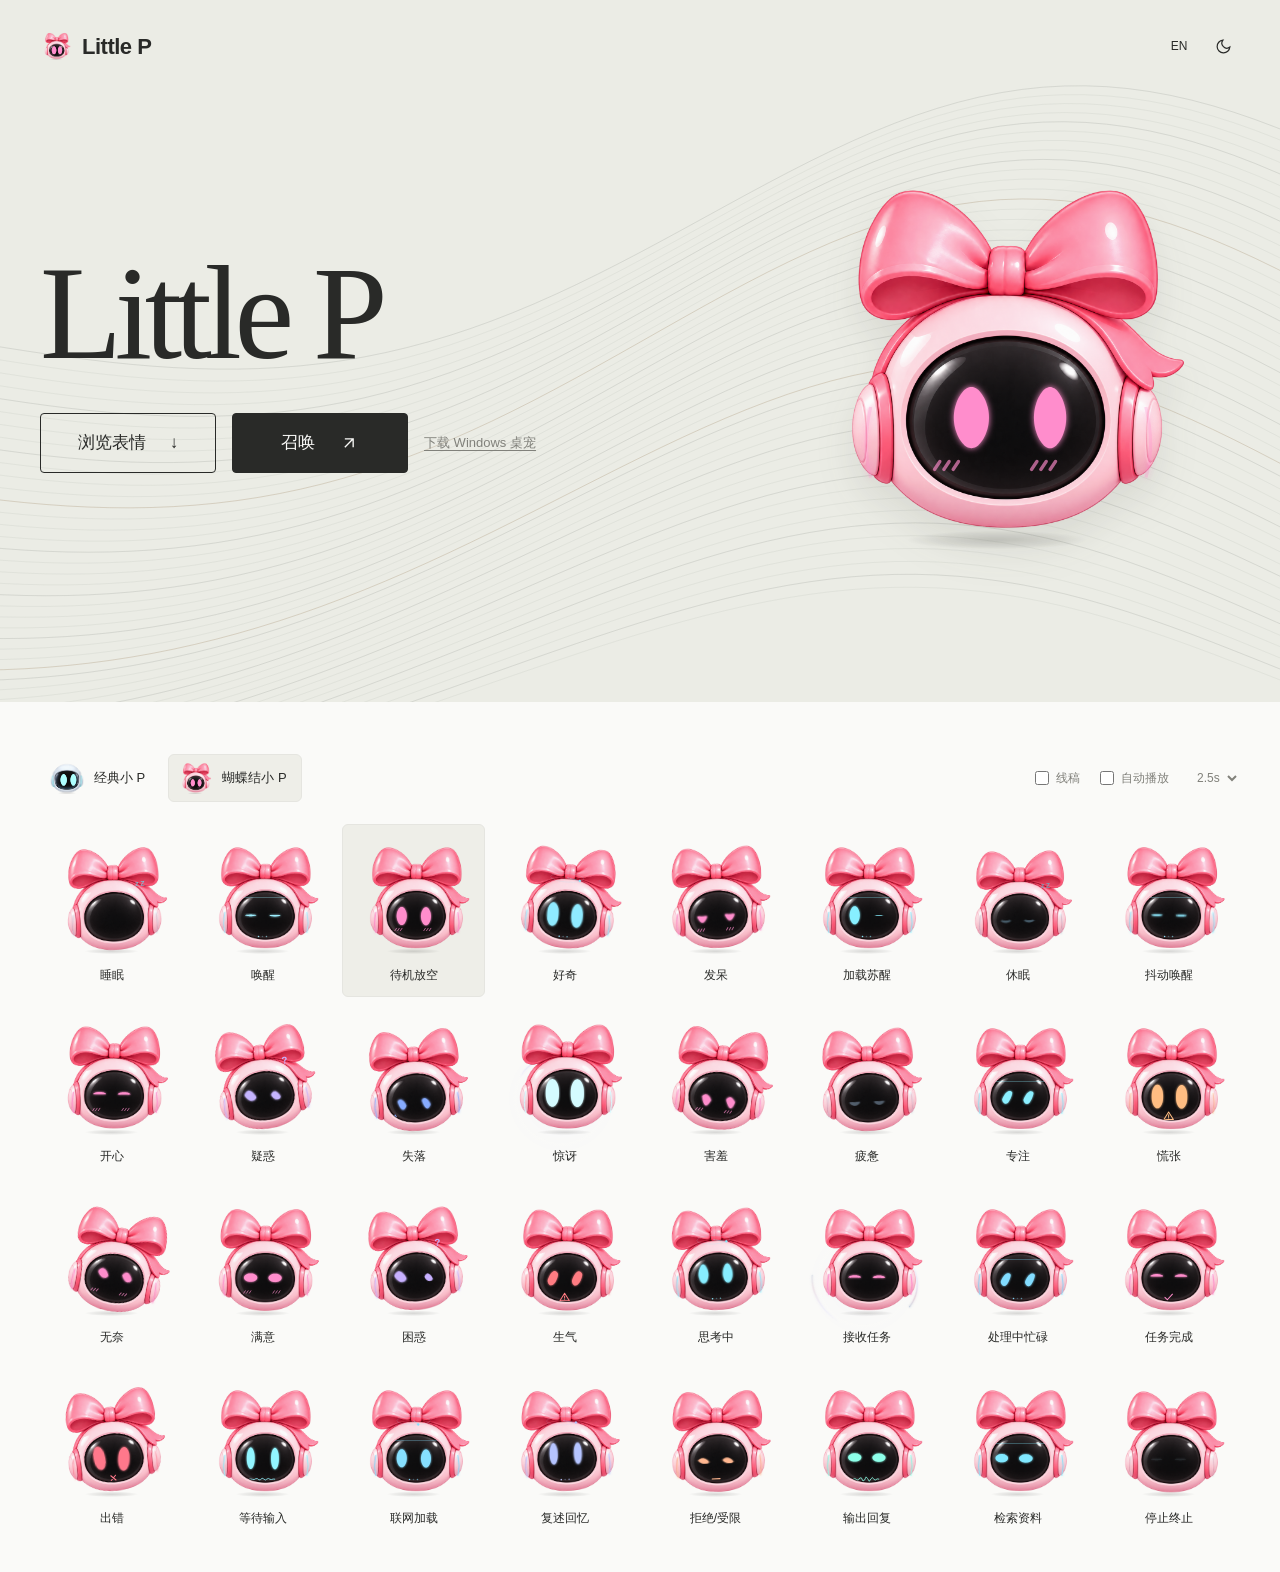
==== index.html @ 24a44de3 "feat: publish Little P web and Windows companion" ====
<!DOCTYPE html>
<html lang="zh-CN" data-theme="light">
<head>
  <meta charset="UTF-8">
  <meta name="viewport" content="width=device-width, initial-scale=1">
  <meta name="description" content="小 P 的 32 种表情。">
  <title>Little P</title>
  <link rel="icon" href="assets/favicon.svg" type="image/svg+xml">
  <link rel="stylesheet" href="site/style.css">
</head>
<body>
  <a class="skip-link" href="#thumbFlow" data-i18n="skipContent">跳至表情</a>
  <div class="workspace">
    <header class="topbar">
      <div class="brand"><span id="brandBall" class="brand-ball" aria-hidden="true"></span>Little P</div>
      <div class="top-actions">
        <button id="langToggle" type="button" class="icon-btn lang-btn" aria-label="切换语言">EN</button>
        <button id="themeToggle" type="button" class="icon-btn" aria-label="切换主题"><svg class="ico-moon" viewBox="0 0 24 24" fill="none" stroke="currentColor" stroke-width="1.7"><path d="M21 12.8A9 9 0 1 1 11.2 3 7 7 0 0 0 21 12.8Z"/></svg><svg class="ico-sun" viewBox="0 0 24 24" fill="none" stroke="currentColor" stroke-width="1.7"><circle cx="12" cy="12" r="4"/><path d="M12 2v2m0 16v2M2 12h2m16 0h2M5 5l1.5 1.5m11 11L19 19M5 19l1.5-1.5m11-11L19 5"/></svg></button>
      </div>
    </header>
    <section class="hero" id="hero">
      <canvas id="heroField" class="hero-field" aria-hidden="true"></canvas>
      <div class="hero-inner">
        <div class="hero-copy">
          <h1 data-i18n="heroTitle">Little P</h1>
          <div class="hero-actions">
            <button type="button" id="heroCta" class="hero-cta"><span data-i18n="heroCta">浏览表情</span><span aria-hidden="true">↓</span></button>
            <button type="button" id="summonPet" class="summon-btn"><span data-i18n="summonLabel">召唤</span><svg viewBox="0 0 24 24" fill="none" stroke="currentColor" stroke-width="1.6" aria-hidden="true"><path d="M7 17 17 7M7 7h10v10"/></svg></button>
            <a id="downloadPet" class="download-pet" data-i18n="downloadPet" hidden>下载桌宠</a>
          </div>
        </div>
        <div class="hero-visual"><button type="button" id="heroBot" class="hero-bot" aria-label="点击与小 P 互动"></button></div>
      </div>
    </section>
    <main class="gallery" id="gallery">
      <div class="gallery-head">
        <div id="castRow" class="cast-row" role="group" aria-label="选择小 P"></div>
        <div class="head-controls">
          <label class="head-switch"><input type="checkbox" id="sketchToggle"><span data-i18n="lblSketch">线稿</span></label>
          <label class="head-switch"><input type="checkbox" id="tourToggle"><span data-i18n="lblTour">自动播放</span></label>
          <select id="tourInterval" class="select" aria-label="播放间隔"><option value="1500">1.5s</option><option value="2500" selected>2.5s</option><option value="4000">4s</option></select>
        </div>
      </div>
      <div class="thumb-zone" id="thumbZone"><div id="thumbFlow" class="thumb-flow" role="group" aria-label="32 种表情"></div></div>
    </main>
  </div>
  <div class="stage-zone" role="dialog" aria-modal="true" aria-labelledby="emoName" tabindex="-1">
    <button type="button" id="navPrev" class="pager-btn" aria-label="上一个表情"><svg viewBox="0 0 24 24" fill="none" stroke="currentColor" stroke-width="1.8"><path d="m15 18-6-6 6-6"/></svg></button>
    <div class="stage-block">
      <button type="button" id="stageClose" class="icon-btn stage-close" aria-label="关闭预览">×</button>
      <div id="tips" class="tips" role="status"></div>
      <div id="stage" class="stage"></div>
      <div class="emo-meta"><span id="emoName" class="emo-name">待机</span><span id="pager" class="pager-ind">03 / 32</span></div>
    </div>
    <button type="button" id="navNext" class="pager-btn" aria-label="下一个表情"><svg viewBox="0 0 24 24" fill="none" stroke="currentColor" stroke-width="1.8"><path d="m9 6 6 6-6 6"/></svg></button>
  </div>
  <div id="toast" class="toast" role="status" aria-live="polite"></div>
  <script src="engine/core/geometry.js"></script><script src="engine/core/render.js"></script><script src="engine/core/features.js"></script><script src="engine/core/fx.js"></script><script src="engine/data/emotions.js"></script><script src="engine/core/engine.js"></script><script src="site/robot.js"></script><script src="site/distribution.js"></script><script src="site/i18n.js"></script><script src="site/app.js"></script><script src="site/background.js"></script>
</body>
</html>
---- site/style.css ----
/* All 32 expressions share one compact grid. */
:root { color-scheme:light; --page:#fafaf8; --surface:#fff; --text:#292a28; --muted:#81817b; --line:#e5e5e0; --hover:#f1f1ed; --selected:#eeeee8; --sketch-ink:#454b40; --hero:#ebece5; }
html[data-theme=dark] { color-scheme:dark; --page:#191a19; --surface:#242624; --text:#eceee8; --muted:#a1a59b; --line:#343732; --hover:#272a25; --selected:#31352e; --sketch-ink:#d7dfcd; --hero:#20251f; }
* { box-sizing:border-box; }
body { margin:0; background:var(--page); color:var(--text); font-family:"Segoe UI","Microsoft YaHei",sans-serif; font-size:14px; line-height:1.5; -webkit-font-smoothing:antialiased; }
button,select,input { font:inherit; color:inherit; }
button { cursor:pointer; }
button,input { -webkit-tap-highlight-color:transparent; }
button:focus-visible,a:focus-visible,input:focus-visible,select:focus-visible { outline:2px solid var(--text); outline-offset:3px; }
.workspace { width:100%; }
.topbar,.hero-inner,.gallery { width:min(1320px,calc(100% - 80px)); margin:0 auto; }
.skip-link { position:absolute; top:-80px; left:20px; z-index:200; padding:10px 20px; background:var(--surface); color:var(--text); }
.skip-link:focus { top:12px; }
.topbar { position:absolute; inset:0 0 auto; z-index:20; display:flex; align-items:center; justify-content:space-between; min-height:92px; gap:16px; }
.brand { display:flex; align-items:center; gap:10px; margin:0; font-size:22px; font-weight:600; letter-spacing:-.5px; }
.brand-ball { display:block; width:32px; height:36px; cursor:pointer; }
.top-actions { display:flex; align-items:center; gap:10px; }
.icon-btn { display:grid; place-items:center; width:34px; height:34px; padding:0; border:0; border-radius:5px; background:transparent; }
.icon-btn:hover { background:var(--hover); }
.icon-btn svg,.summon-btn svg { width:17px; height:17px; }
.lang-btn { font-size:12px; }
.ico-sun { display:none; }
html[data-theme=dark] .ico-sun { display:block; }
html[data-theme=dark] .ico-moon { display:none; }
.summon-btn:disabled { opacity:.6; cursor:wait; }
.download-pet { color:var(--muted); font-size:13px; text-underline-offset:3px; white-space:nowrap; }
.gallery { padding:30px 0 32px; scroll-margin-top:20px; }
.gallery-head { display:flex; align-items:center; justify-content:space-between; gap:20px; padding:22px 0; }
.cast-row { display:flex; gap:8px; }
.cast { display:flex; align-items:center; gap:9px; padding:5px 14px 5px 8px; min-height:48px; background:transparent; border:1px solid transparent; border-radius:6px; }
.cast:hover { background:var(--hover); }
.cast.selected { background:var(--selected); border-color:var(--line); }
.cast-avatar { width:36px; height:36px; }
.cast-name { font-size:13px; white-space:nowrap; }
.head-controls { display:flex; align-items:center; gap:20px; color:var(--muted); font-size:12px; }
.head-switch { display:flex; align-items:center; gap:7px; white-space:nowrap; cursor:pointer; }
.head-switch input { width:14px; height:14px; margin:0; accent-color:var(--text); cursor:pointer; }
.select { padding:5px 4px; border:0; border-radius:4px; background:transparent; font-size:12px; }
.thumb-flow { display:grid; grid-template-columns:repeat(8,minmax(0,1fr)); gap:8px; }
.cell { display:flex; flex-direction:column; align-items:stretch; min-width:0; padding:8px 8px 12px; border:1px solid transparent; border-radius:6px; background:transparent; transition:background .15s,border-color .15s; }
.cell:hover { background:var(--hover); }
.cell.selected { border-color:var(--line); background:var(--selected); }
.thumb { height:130px; pointer-events:none; }
.cell-label { overflow:hidden; padding:3px 0 0; font-size:12px; text-align:center; white-space:nowrap; text-overflow:ellipsis; }
.stage-zone { display:none; }
body.stage-open { overflow:hidden; }
.stage-open .stage-zone { position:fixed; inset:0; z-index:100; display:flex; justify-content:center; align-items:center; gap:20px; padding:24px; background:#111411a8; }
.stage-block { position:relative; width:min(480px,76vw); max-height:calc(100svh - 48px); overflow-y:auto; padding:40px 32px 28px; background:var(--surface); border-radius:8px; }
.stage-close { position:absolute; top:10px; right:10px; font-size:24px; }
.stage { height:min(330px,55svh); max-width:380px; margin:0 auto; cursor:pointer; }
.emo-meta { display:flex; align-items:center; justify-content:center; gap:16px; margin-top:18px; }
.emo-name { font-size:20px; font-weight:500; }
.pager-ind { color:var(--muted); font-size:12px; font-variant-numeric:tabular-nums; }
.pager-btn { display:grid; place-items:center; flex-shrink:0; width:38px; height:38px; padding:0; border:0; border-radius:50%; background:var(--surface); }
.pager-btn svg { width:20px; height:20px; }
.pager-btn:hover { background:var(--selected); }
.tips { position:absolute; top:46px; left:50%; z-index:5; transform:translateX(-50%); max-width:85%; padding:8px 12px; background:var(--text); color:var(--surface); border-radius:4px; font-size:12px; opacity:0; pointer-events:none; }
.tips.show { opacity:1; }
.toast { position:fixed; bottom:24px; left:50%; z-index:150; transform:translateX(-50%); width:max-content; max-width:calc(100vw - 32px); padding:12px 18px; border:1px solid var(--line); border-radius:6px; background:var(--surface); color:var(--text); font-size:13px; text-align:center; opacity:0; pointer-events:none; }
.toast.show { opacity:1; }
.toast.danger { color:#bf4d57; }
.robot-svg { contain:layout style; }
.mm-svg { touch-action:manipulation; }
@media(max-width:1100px) {
  .topbar,.hero-inner,.gallery { width:calc(100% - 48px); }
  .thumb-flow { grid-template-columns:repeat(6,minmax(0,1fr)); }
}
@media(max-width:800px) {
  .thumb-flow { grid-template-columns:repeat(4,minmax(0,1fr)); }
  .gallery-head { flex-wrap:wrap; gap:14px; padding:18px 0; }
  .head-controls { gap:14px; }
  .thumb { height:125px; }
}
@media(max-width:500px) {
  .topbar,.hero-inner,.gallery { width:calc(100% - 24px); }
  .topbar { min-height:70px; gap:8px; }
  .brand { font-size:19px; gap:6px; }
  .brand-ball { width:26px; height:30px; }
  .top-actions { gap:2px; }
  .icon-btn { width:30px; height:32px; }
  .cast-row { gap:4px; }
  .cast { gap:7px; padding:4px 10px 4px 5px; }
  .cast-name { font-size:12px; }
  .cast-avatar { width:30px; height:32px; }
  .head-controls { width:100%; justify-content:flex-end; gap:16px; }
  .thumb-flow { gap:4px; }
  .cell { padding:4px 2px 10px; }
  .thumb { height:83px; }
  .cell-label { font-size:10px; }
  .stage-open .stage-zone { gap:8px; padding:12px; }
  .stage-block { width:calc(100vw - 100px); padding:36px 14px 24px; }
  .stage { height:min(250px,50svh); }
  .pager-btn { width:30px; height:34px; }
  .emo-meta { gap:10px; }
  .emo-name { font-size:17px; }
  .pager-ind { font-size:10px; }
}
/* Restore the original full-width interactive background above the grid. */
.hero { position:relative; isolation:isolate; min-height:620px; height:min(78svh,820px); overflow:hidden; background:var(--hero); }
.hero-field { position:absolute; inset:0; z-index:-1; display:block; width:100%; height:100%; pointer-events:none; }
.hero-inner { height:100%; display:grid; grid-template-columns:1.4fr 1fr; align-items:center; gap:35px; padding:120px 0 100px; }
.hero-copy { position:relative; z-index:2; min-width:0; }
.hero h1 { margin:0 0 36px; font-family:Georgia,"Times New Roman",serif; font-size:clamp(80px,10.5vw,168px); line-height:.95; letter-spacing:-.055em; font-weight:400; white-space:nowrap; }
.hero-actions { display:flex; align-items:center; gap:16px; flex-wrap:wrap; }
.hero-cta,.summon-btn { display:inline-flex; align-items:center; justify-content:center; gap:24px; min-width:176px; min-height:60px; padding:14px 28px; border:1px solid var(--text); border-radius:4px; font-size:17px; }
.hero-cta { background:transparent; }
.summon-btn { background:var(--text); color:var(--page); }
.summon-btn:hover { opacity:.85; }
.summon-btn svg { width:20px; height:20px; }
.hero-cta:hover { background:var(--page); }
.hero-visual { display:grid; place-items:center; min-width:0; }
.hero-bot { display:block; position:relative; width:min(100%,420px); height:420px; padding:0; border:0; background:transparent; cursor:pointer; filter:drop-shadow(0 20px 18px #373c321a); }
@media(max-width:1100px) {
  .hero-inner { grid-template-columns:1.3fr 1fr; gap:18px; }
  .hero-bot { height:360px; }
}
@media(max-width:760px) {
  .hero-inner { grid-template-columns:1.2fr 1fr; gap:0; }
  .hero h1 { font-size:10.5vw; }
  .hero-cta,.summon-btn { flex:1; min-width:0; max-width:176px; min-height:56px; padding:12px 18px; gap:16px; font-size:16px; }
  .hero-bot { height:310px; }
}
@media(max-width:600px) {
  .hero { height:86svh; min-height:660px; max-height:760px; }
  .hero-inner { grid-template-columns:minmax(0,1fr); align-content:center; gap:18px; padding:100px 0 65px; }
  .hero h1 { font-size:clamp(64px,20vw,106px); margin-bottom:24px; }
  .hero-actions { gap:12px; }
  .hero-bot { width:285px; height:285px; }
  .gallery { padding-top:18px; }
}

@media(prefers-reduced-motion:reduce) { *,*::before,*::after { transition:none!important; } }
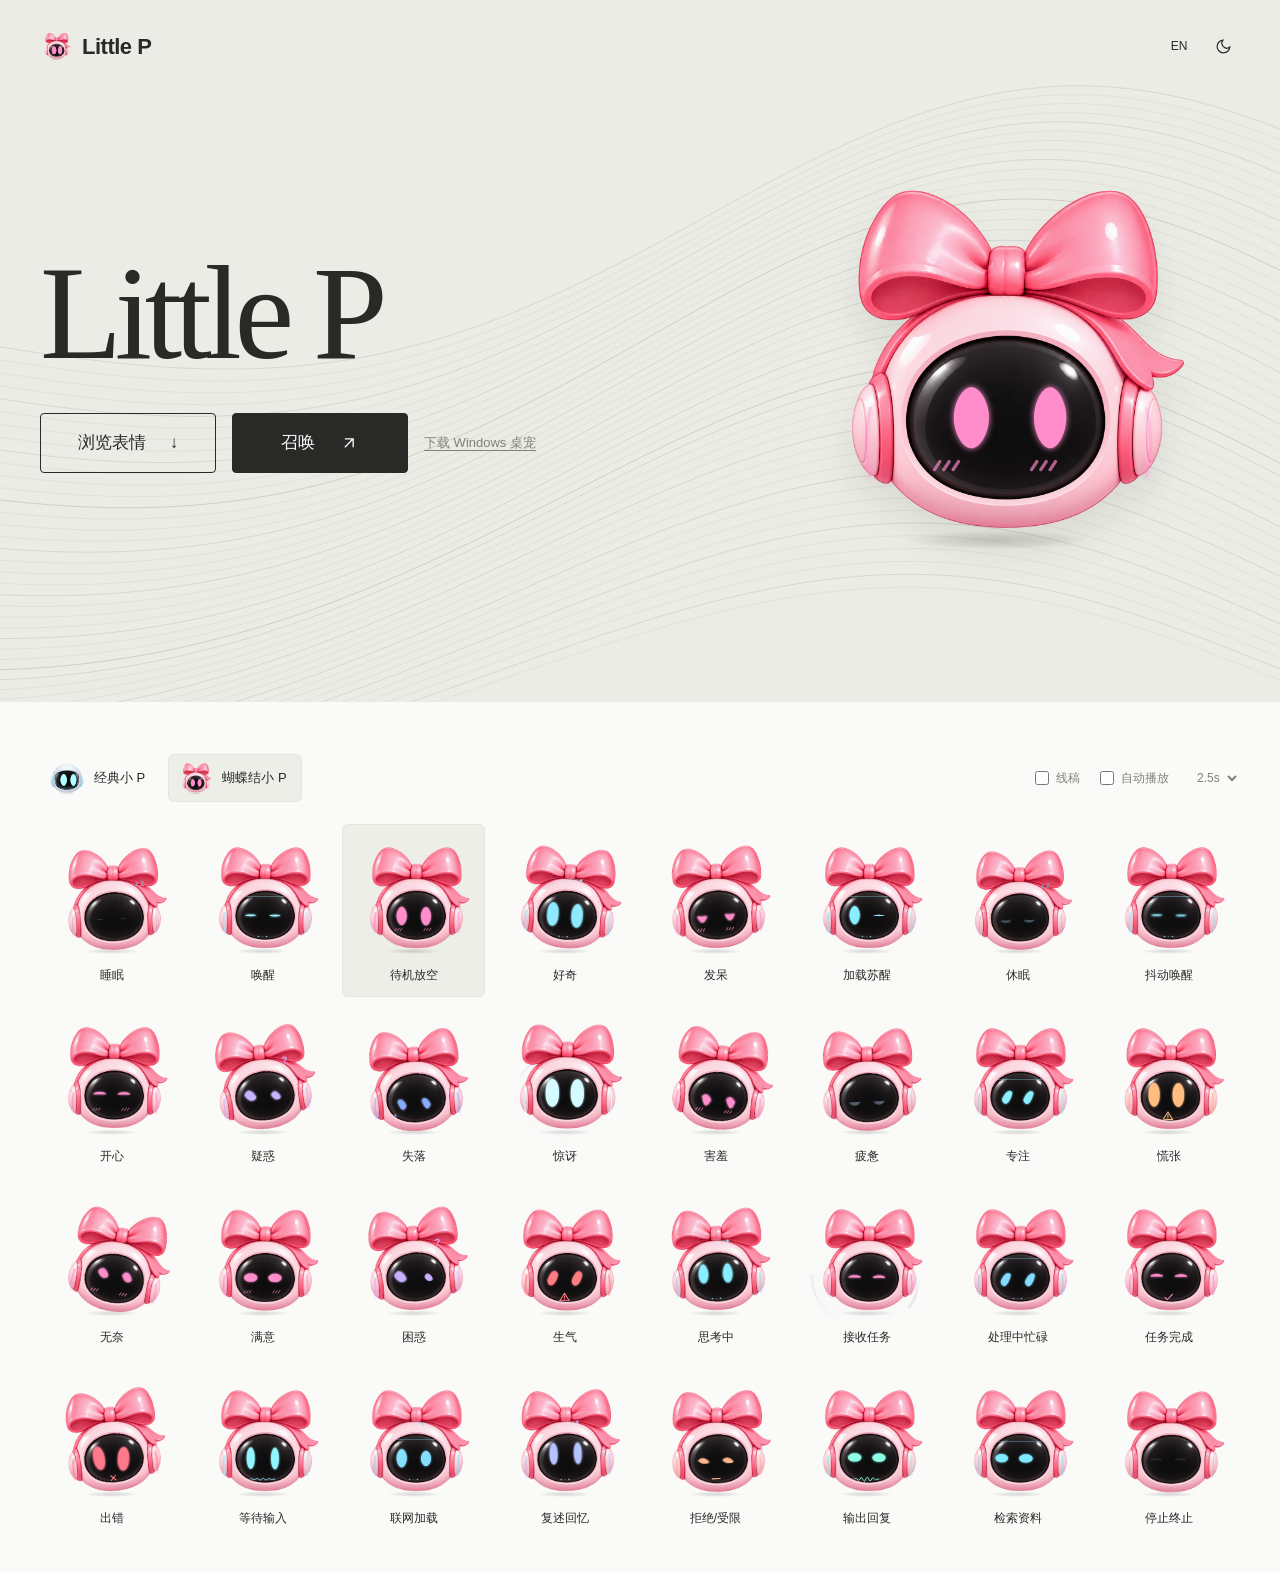
==== commit aff53d3a: "fix: summon installed app from static pages" ====
--- a/index.html
+++ b/index.html
@@ -55,6 +55,6 @@
     <button type="button" id="navNext" class="pager-btn" aria-label="下一个表情"><svg viewBox="0 0 24 24" fill="none" stroke="currentColor" stroke-width="1.8"><path d="m9 6 6 6-6 6"/></svg></button>
   </div>
   <div id="toast" class="toast" role="status" aria-live="polite"></div>
-  <script src="engine/core/geometry.js"></script><script src="engine/core/render.js"></script><script src="engine/core/features.js"></script><script src="engine/core/fx.js"></script><script src="engine/data/emotions.js"></script><script src="engine/core/engine.js"></script><script src="site/robot.js"></script><script src="site/distribution.js"></script><script src="site/i18n.js"></script><script src="site/app.js"></script><script src="site/background.js"></script>
+  <script src="engine/core/geometry.js"></script><script src="engine/core/render.js"></script><script src="engine/core/features.js"></script><script src="engine/core/fx.js"></script><script src="engine/data/emotions.js"></script><script src="engine/core/engine.js"></script><script src="site/robot.js"></script><script src="site/distribution.js?v=0.1.1"></script><script src="site/i18n.js?v=0.1.1"></script><script src="site/app.js?v=0.1.1"></script><script src="site/background.js"></script>
 </body>
 </html>
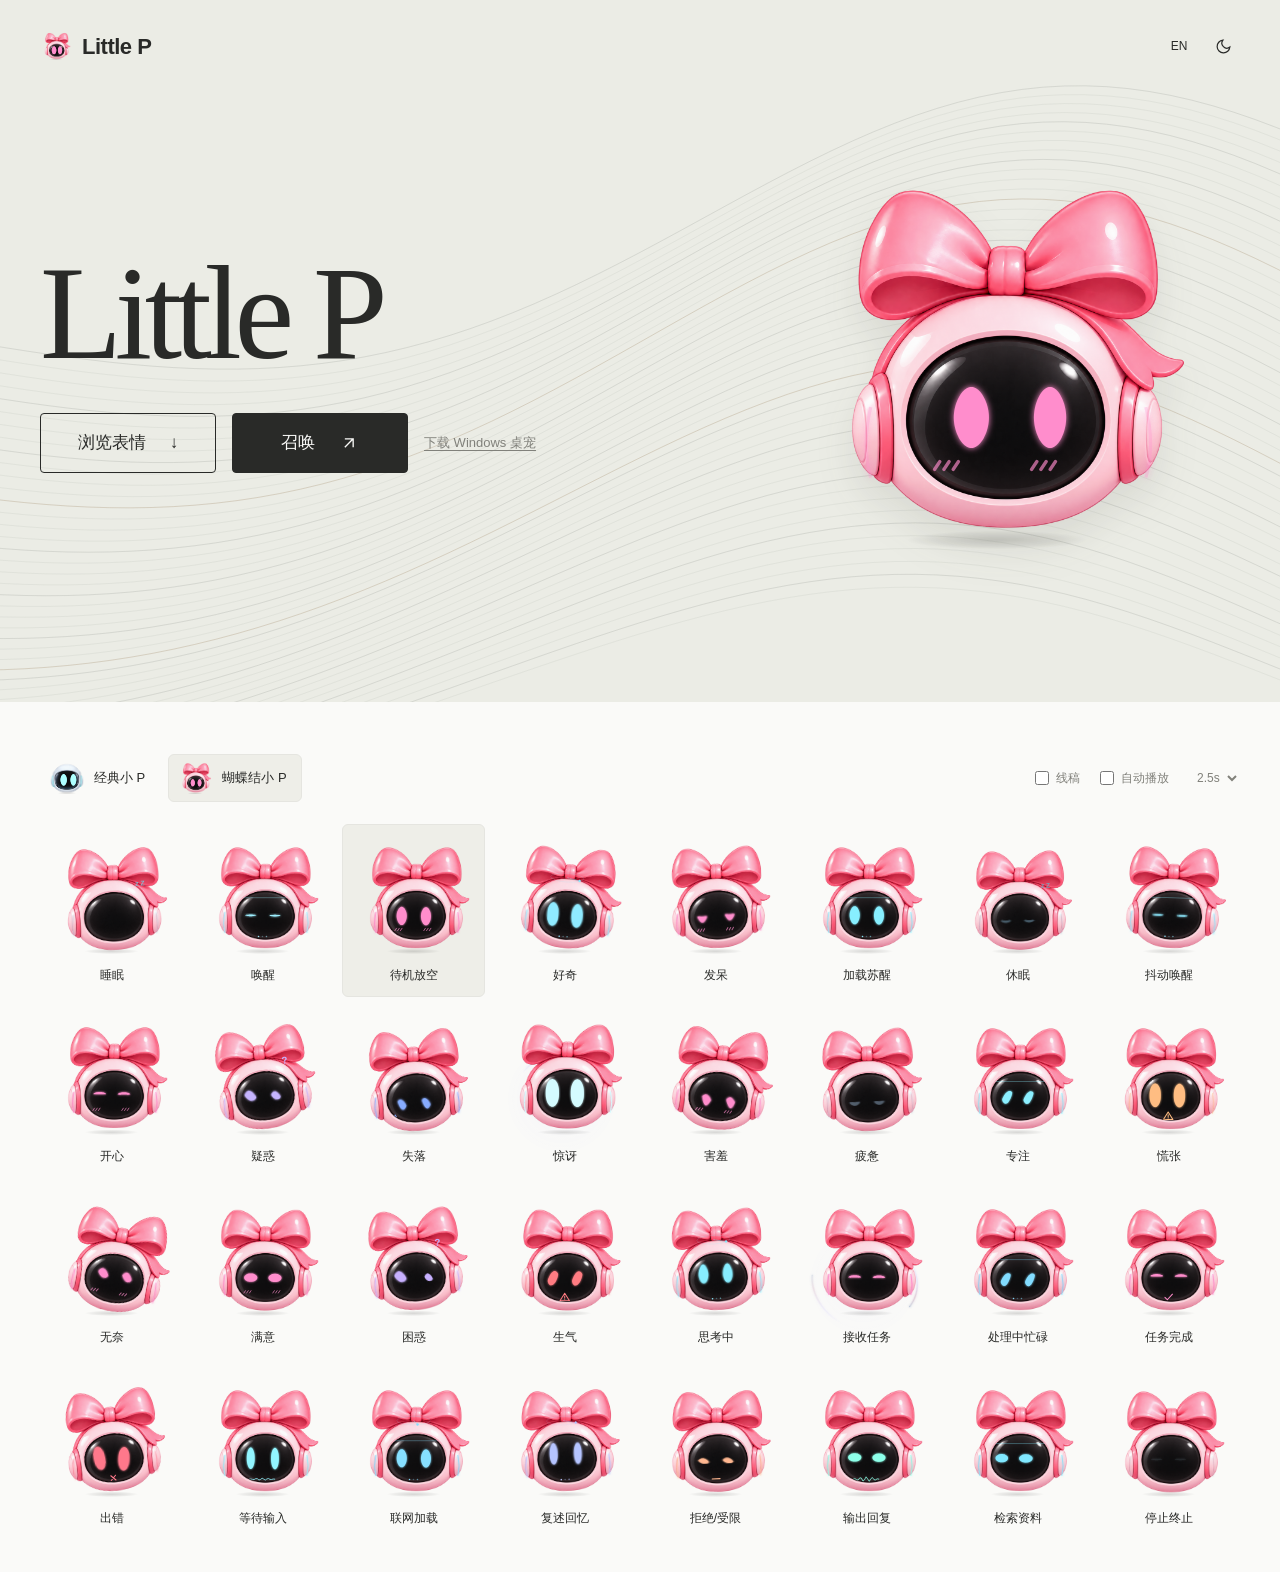
==== commit 817aa9e9: "feat: summon a draggable pet inside the webpage" ====
--- a/index.html
+++ b/index.html
@@ -44,6 +44,13 @@
       <div class="thumb-zone" id="thumbZone"><div id="thumbFlow" class="thumb-flow" role="group" aria-label="32 种表情"></div></div>
     </main>
   </div>
+  <aside id="webPet" class="web-pet" hidden aria-label="网页小 P">
+    <div id="webPetHandle" class="web-pet-handle">
+      <span class="web-pet-title">Little P</span>
+      <button type="button" id="webPetClose" class="web-pet-close" aria-label="收起小 P">×</button>
+    </div>
+    <button type="button" id="webPetCanvas" class="web-pet-canvas" aria-label="点击与小 P 互动"></button>
+  </aside>
   <div class="stage-zone" role="dialog" aria-modal="true" aria-labelledby="emoName" tabindex="-1">
     <button type="button" id="navPrev" class="pager-btn" aria-label="上一个表情"><svg viewBox="0 0 24 24" fill="none" stroke="currentColor" stroke-width="1.8"><path d="m15 18-6-6 6-6"/></svg></button>
     <div class="stage-block">
@@ -55,6 +62,6 @@
     <button type="button" id="navNext" class="pager-btn" aria-label="下一个表情"><svg viewBox="0 0 24 24" fill="none" stroke="currentColor" stroke-width="1.8"><path d="m9 6 6 6-6 6"/></svg></button>
   </div>
   <div id="toast" class="toast" role="status" aria-live="polite"></div>
-  <script src="engine/core/geometry.js"></script><script src="engine/core/render.js"></script><script src="engine/core/features.js"></script><script src="engine/core/fx.js"></script><script src="engine/data/emotions.js"></script><script src="engine/core/engine.js"></script><script src="site/robot.js"></script><script src="site/distribution.js?v=0.1.1"></script><script src="site/i18n.js?v=0.1.1"></script><script src="site/app.js?v=0.1.1"></script><script src="site/background.js"></script>
+  <script src="engine/core/geometry.js"></script><script src="engine/core/render.js"></script><script src="engine/core/features.js"></script><script src="engine/core/fx.js"></script><script src="engine/data/emotions.js"></script><script src="engine/core/engine.js"></script><script src="site/robot.js"></script><script src="site/distribution.js?v=0.2.0"></script><script src="site/i18n.js?v=0.2.0"></script><script src="site/app.js?v=0.2.0"></script><script src="site/background.js"></script>
 </body>
 </html>
--- a/site/style.css
+++ b/site/style.css
@@ -59,6 +59,15 @@
 .toast { position:fixed; bottom:24px; left:50%; z-index:150; transform:translateX(-50%); width:max-content; max-width:calc(100vw - 32px); padding:12px 18px; border:1px solid var(--line); border-radius:6px; background:var(--surface); color:var(--text); font-size:13px; text-align:center; opacity:0; pointer-events:none; }
 .toast.show { opacity:1; }
 .toast.danger { color:#bf4d57; }
+.web-pet { position:fixed; z-index:140; width:220px; height:250px; overflow:hidden; border:1px solid var(--line); border-radius:18px; background:color-mix(in srgb,var(--surface) 94%,transparent); box-shadow:0 18px 50px #1113; backdrop-filter:blur(14px); opacity:0; transform:translateY(18px) scale(.94); transition:opacity .2s ease,transform .28s cubic-bezier(.2,.8,.2,1); }
+.web-pet.is-visible { opacity:1; transform:translateY(0) scale(1); }
+.web-pet-handle { display:flex; align-items:center; justify-content:space-between; height:38px; padding:0 8px 0 14px; border-bottom:1px solid var(--line); color:var(--muted); cursor:grab; touch-action:none; user-select:none; }
+.web-pet-handle:active { cursor:grabbing; }
+.web-pet-title { font-size:11px; font-weight:600; letter-spacing:.12em; text-transform:uppercase; }
+.web-pet-close { display:grid; place-items:center; width:28px; height:28px; padding:0; border:0; border-radius:50%; background:transparent; color:var(--muted); font-size:20px; line-height:1; }
+.web-pet-close:hover { background:var(--hover); color:var(--text); }
+.web-pet-canvas { display:block; width:100%; height:212px; padding:4px 10px 10px; border:0; background:transparent; }
+.web-pet-canvas .mm-svg { width:100%; height:100%; }
 .robot-svg { contain:layout style; }
 .mm-svg { touch-action:manipulation; }
 @media(max-width:1100px) {
@@ -94,6 +103,8 @@
   .emo-meta { gap:10px; }
   .emo-name { font-size:17px; }
   .pager-ind { font-size:10px; }
+  .web-pet { width:180px; height:212px; }
+  .web-pet-canvas { height:174px; padding:2px 6px 8px; }
 }
 /* Restore the original full-width interactive background above the grid. */
 .hero { position:relative; isolation:isolate; min-height:620px; height:min(78svh,820px); overflow:hidden; background:var(--hero); }
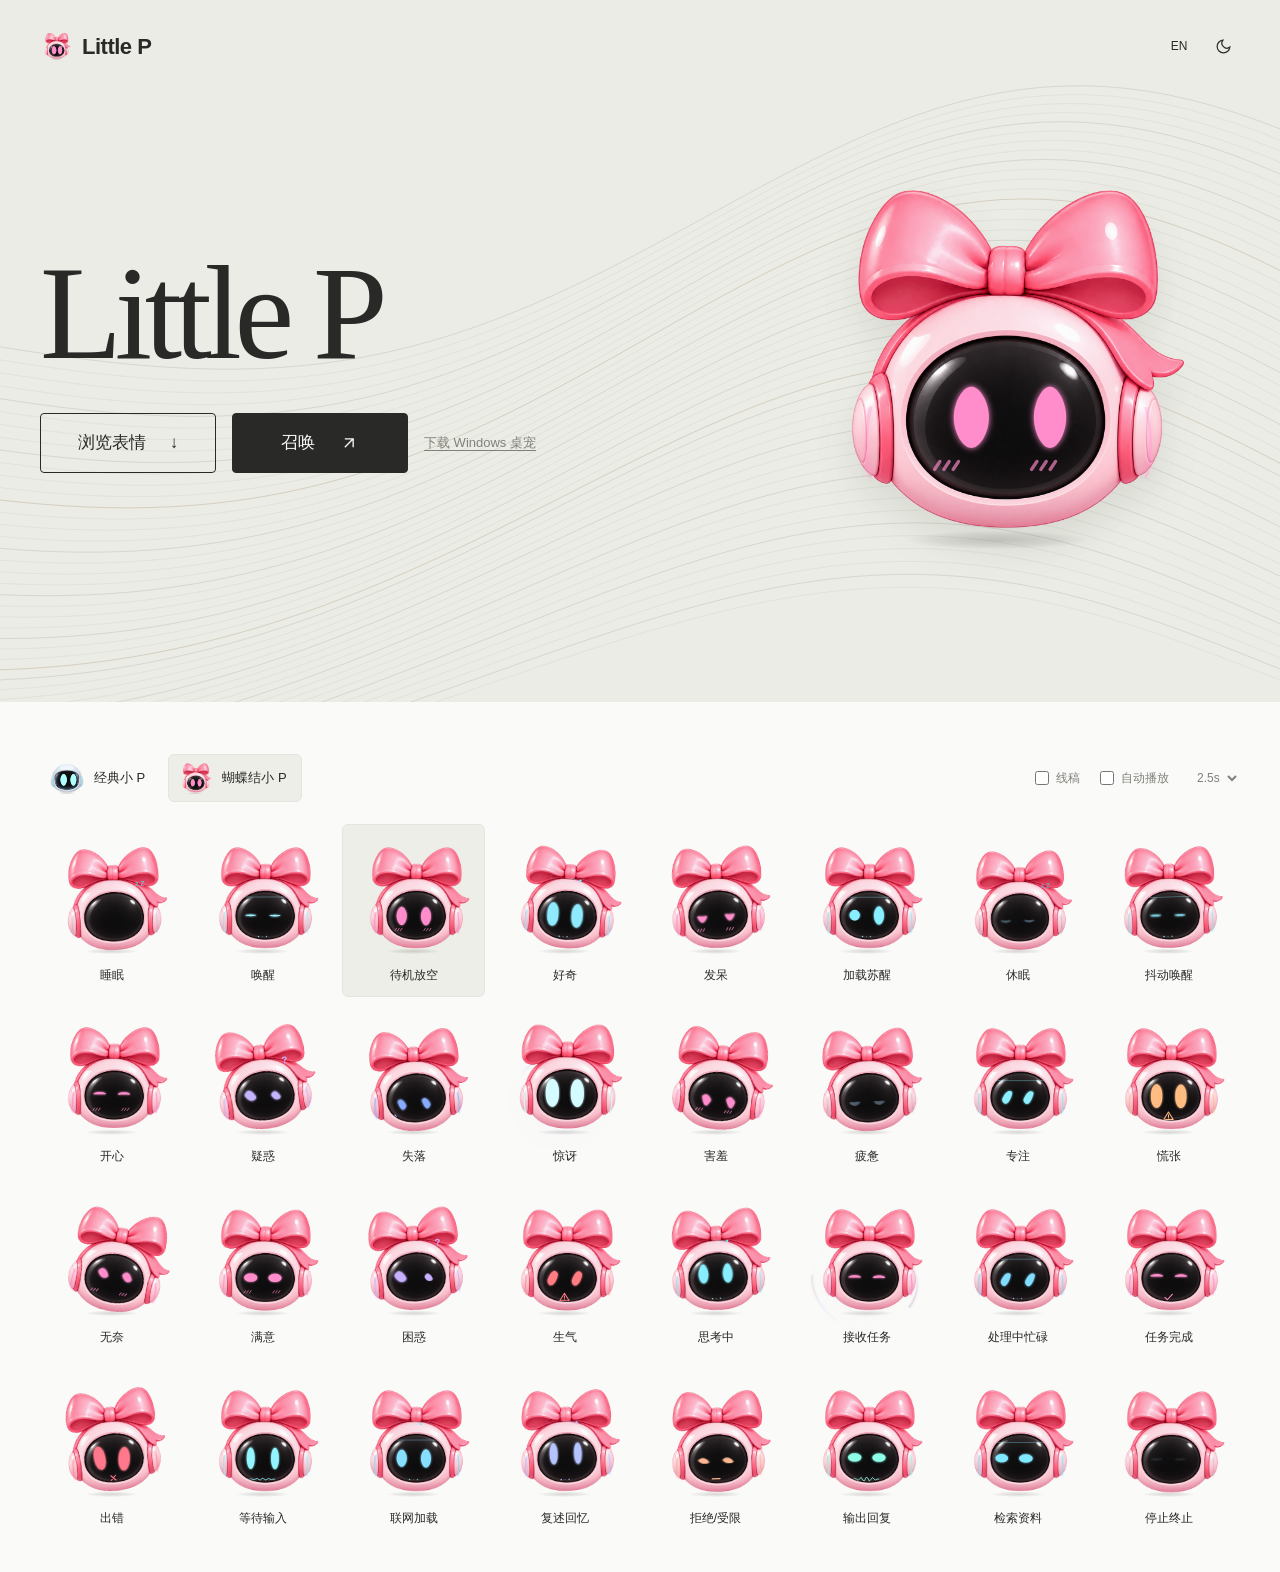
==== commit 95d73592: "Revert "feat: summon a draggable pet inside the webpage" This reverts commit 817aa9e9161d62ad12e464b" ====
--- a/index.html
+++ b/index.html
@@ -44,13 +44,6 @@
       <div class="thumb-zone" id="thumbZone"><div id="thumbFlow" class="thumb-flow" role="group" aria-label="32 种表情"></div></div>
     </main>
   </div>
-  <aside id="webPet" class="web-pet" hidden aria-label="网页小 P">
-    <div id="webPetHandle" class="web-pet-handle">
-      <span class="web-pet-title">Little P</span>
-      <button type="button" id="webPetClose" class="web-pet-close" aria-label="收起小 P">×</button>
-    </div>
-    <button type="button" id="webPetCanvas" class="web-pet-canvas" aria-label="点击与小 P 互动"></button>
-  </aside>
   <div class="stage-zone" role="dialog" aria-modal="true" aria-labelledby="emoName" tabindex="-1">
     <button type="button" id="navPrev" class="pager-btn" aria-label="上一个表情"><svg viewBox="0 0 24 24" fill="none" stroke="currentColor" stroke-width="1.8"><path d="m15 18-6-6 6-6"/></svg></button>
     <div class="stage-block">
@@ -62,6 +55,6 @@
     <button type="button" id="navNext" class="pager-btn" aria-label="下一个表情"><svg viewBox="0 0 24 24" fill="none" stroke="currentColor" stroke-width="1.8"><path d="m9 6 6 6-6 6"/></svg></button>
   </div>
   <div id="toast" class="toast" role="status" aria-live="polite"></div>
-  <script src="engine/core/geometry.js"></script><script src="engine/core/render.js"></script><script src="engine/core/features.js"></script><script src="engine/core/fx.js"></script><script src="engine/data/emotions.js"></script><script src="engine/core/engine.js"></script><script src="site/robot.js"></script><script src="site/distribution.js?v=0.2.0"></script><script src="site/i18n.js?v=0.2.0"></script><script src="site/app.js?v=0.2.0"></script><script src="site/background.js"></script>
+  <script src="engine/core/geometry.js"></script><script src="engine/core/render.js"></script><script src="engine/core/features.js"></script><script src="engine/core/fx.js"></script><script src="engine/data/emotions.js"></script><script src="engine/core/engine.js"></script><script src="site/robot.js"></script><script src="site/distribution.js?v=0.1.1"></script><script src="site/i18n.js?v=0.1.1"></script><script src="site/app.js?v=0.1.1"></script><script src="site/background.js"></script>
 </body>
 </html>
--- a/site/style.css
+++ b/site/style.css
@@ -59,15 +59,6 @@
 .toast { position:fixed; bottom:24px; left:50%; z-index:150; transform:translateX(-50%); width:max-content; max-width:calc(100vw - 32px); padding:12px 18px; border:1px solid var(--line); border-radius:6px; background:var(--surface); color:var(--text); font-size:13px; text-align:center; opacity:0; pointer-events:none; }
 .toast.show { opacity:1; }
 .toast.danger { color:#bf4d57; }
-.web-pet { position:fixed; z-index:140; width:220px; height:250px; overflow:hidden; border:1px solid var(--line); border-radius:18px; background:color-mix(in srgb,var(--surface) 94%,transparent); box-shadow:0 18px 50px #1113; backdrop-filter:blur(14px); opacity:0; transform:translateY(18px) scale(.94); transition:opacity .2s ease,transform .28s cubic-bezier(.2,.8,.2,1); }
-.web-pet.is-visible { opacity:1; transform:translateY(0) scale(1); }
-.web-pet-handle { display:flex; align-items:center; justify-content:space-between; height:38px; padding:0 8px 0 14px; border-bottom:1px solid var(--line); color:var(--muted); cursor:grab; touch-action:none; user-select:none; }
-.web-pet-handle:active { cursor:grabbing; }
-.web-pet-title { font-size:11px; font-weight:600; letter-spacing:.12em; text-transform:uppercase; }
-.web-pet-close { display:grid; place-items:center; width:28px; height:28px; padding:0; border:0; border-radius:50%; background:transparent; color:var(--muted); font-size:20px; line-height:1; }
-.web-pet-close:hover { background:var(--hover); color:var(--text); }
-.web-pet-canvas { display:block; width:100%; height:212px; padding:4px 10px 10px; border:0; background:transparent; }
-.web-pet-canvas .mm-svg { width:100%; height:100%; }
 .robot-svg { contain:layout style; }
 .mm-svg { touch-action:manipulation; }
 @media(max-width:1100px) {
@@ -103,8 +94,6 @@
   .emo-meta { gap:10px; }
   .emo-name { font-size:17px; }
   .pager-ind { font-size:10px; }
-  .web-pet { width:180px; height:212px; }
-  .web-pet-canvas { height:174px; padding:2px 6px 8px; }
 }
 /* Restore the original full-width interactive background above the grid. */
 .hero { position:relative; isolation:isolate; min-height:620px; height:min(78svh,820px); overflow:hidden; background:var(--hero); }
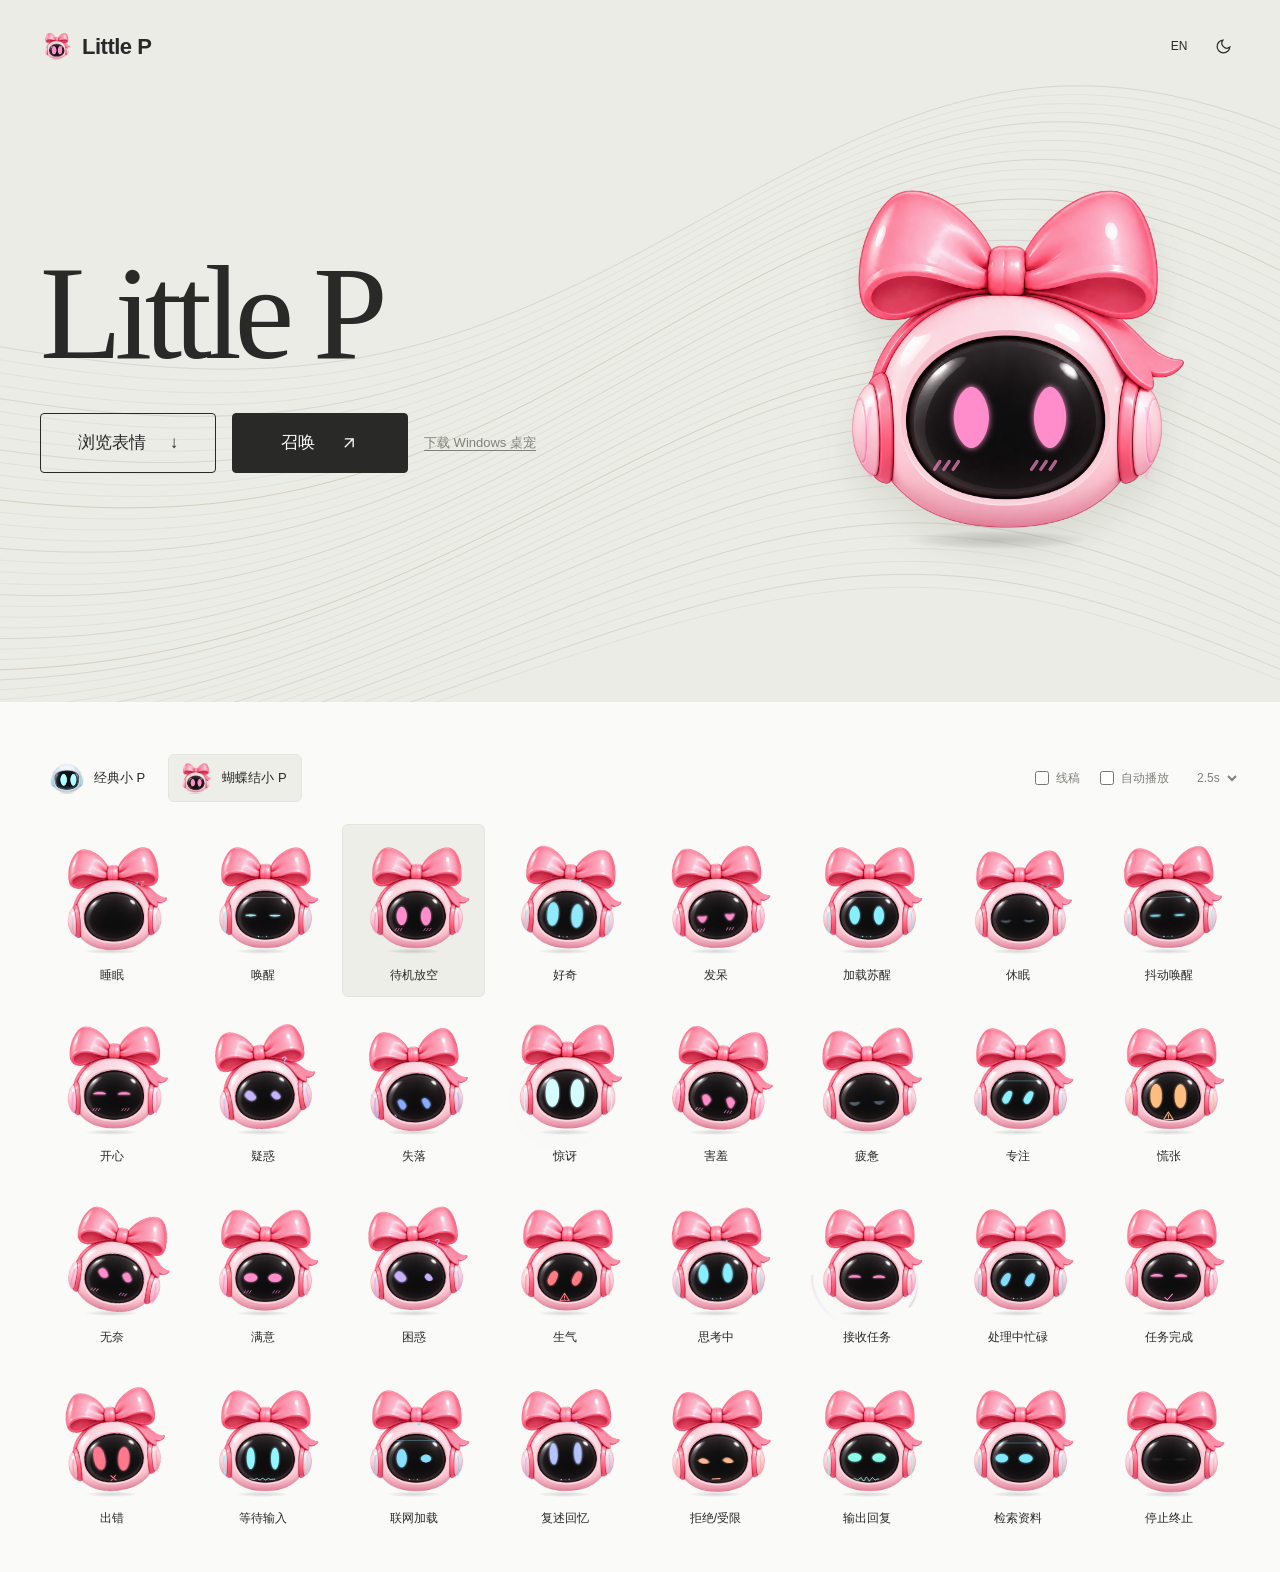
==== commit 5dff8f44: "fix: make desktop pet summons reliable" ====
--- a/index.html
+++ b/index.html
@@ -55,6 +55,6 @@
     <button type="button" id="navNext" class="pager-btn" aria-label="下一个表情"><svg viewBox="0 0 24 24" fill="none" stroke="currentColor" stroke-width="1.8"><path d="m9 6 6 6-6 6"/></svg></button>
   </div>
   <div id="toast" class="toast" role="status" aria-live="polite"></div>
-  <script src="engine/core/geometry.js"></script><script src="engine/core/render.js"></script><script src="engine/core/features.js"></script><script src="engine/core/fx.js"></script><script src="engine/data/emotions.js"></script><script src="engine/core/engine.js"></script><script src="site/robot.js"></script><script src="site/distribution.js?v=0.1.1"></script><script src="site/i18n.js?v=0.1.1"></script><script src="site/app.js?v=0.1.1"></script><script src="site/background.js"></script>
+  <script src="engine/core/geometry.js"></script><script src="engine/core/render.js"></script><script src="engine/core/features.js"></script><script src="engine/core/fx.js"></script><script src="engine/data/emotions.js"></script><script src="engine/core/engine.js"></script><script src="site/robot.js"></script><script src="site/distribution.js?v=0.2.0"></script><script src="site/i18n.js?v=0.2.0"></script><script src="site/app.js?v=0.2.0"></script><script src="site/background.js"></script>
 </body>
 </html>
